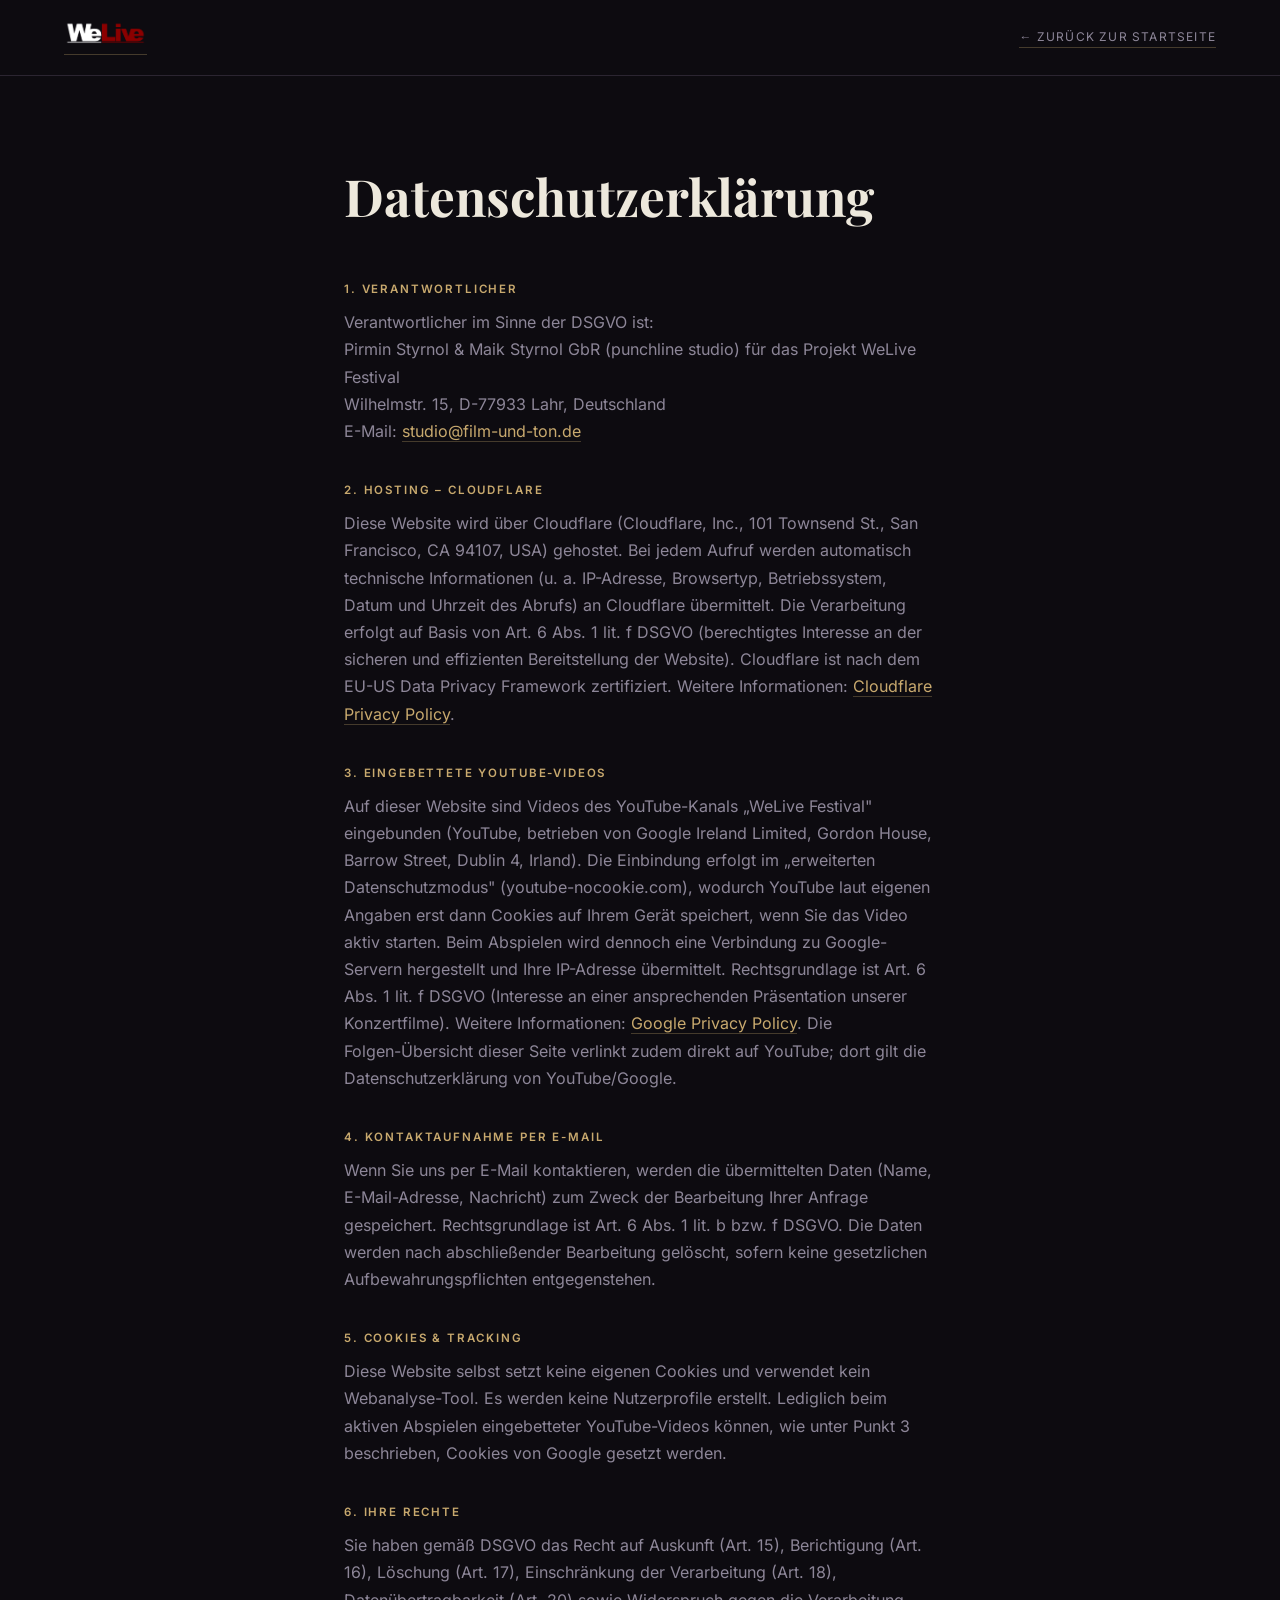
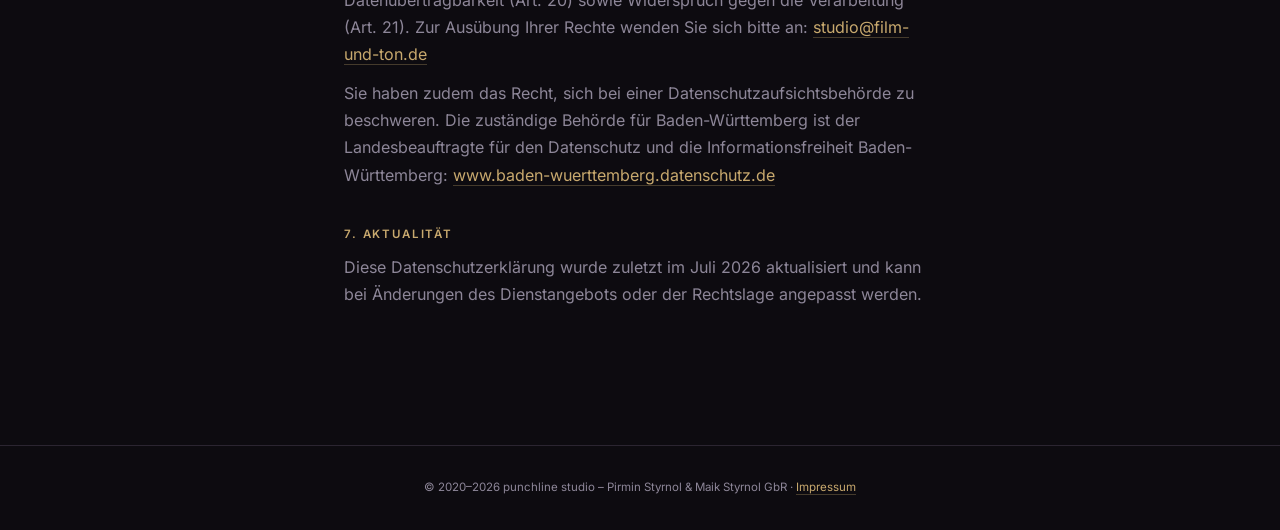
==== datenschutz/index.html @ d318267d "Add files via upload" ====
<!DOCTYPE html>
<html lang="de">
<head>
<meta charset="UTF-8">
<meta name="viewport" content="width=device-width, initial-scale=1.0">
<title>Datenschutz – WeLive Festival</title>
<meta name="robots" content="noindex, nofollow">
<link rel="icon" type="image/svg+xml" href="/favicon.svg">
<link rel="stylesheet" href="/fonts/fonts.css" />
<style>
  *,*::before,*::after{box-sizing:border-box;margin:0;padding:0;}
  :root{--bg:#0d0b10;--warm:#ede8dc;--muted:#8d8698;--gold:#c8a96e;--border:#2b2531;}
  body{background:var(--bg);color:var(--warm);font-family:'Inter',sans-serif;font-size:16px;line-height:1.7;-webkit-font-smoothing:antialiased;}
  nav{display:flex;align-items:center;justify-content:space-between;padding:1.25rem clamp(1.5rem,5vw,4rem);border-bottom:1px solid var(--border);}
  .nav-logo img{height:26px;}
  .nav-back{font-size:0.75rem;letter-spacing:0.1em;text-transform:uppercase;color:var(--muted);text-decoration:none;}
  .nav-back:hover{color:var(--gold);}
  main{max-width:720px;margin:0 auto;padding:clamp(3rem,6vw,5rem) clamp(1.5rem,5vw,4rem);}
  h1{font-family:'Playfair Display',serif;font-size:clamp(2.2rem,5vw,3.2rem);margin-bottom:2.5rem;}
  h2{font-size:0.72rem;font-weight:700;letter-spacing:0.16em;text-transform:uppercase;color:var(--gold);margin-top:2.25rem;margin-bottom:0.6rem;}
  p{color:var(--muted);margin-bottom:0.75rem;}
  a{color:var(--gold);text-decoration:none;border-bottom:1px solid rgba(200,169,110,0.3);}
  a:hover{border-color:var(--gold);}
  footer{text-align:center;padding:2rem;border-top:1px solid var(--border);margin-top:3rem;font-size:0.72rem;color:var(--muted);}
</style>
</head>
<body>
<nav>
  <a href="/" class="nav-logo"><img src="/assets/welive-logo.png" alt="WeLive Festival"></a>
  <a href="/" class="nav-back">← Zurück zur Startseite</a>
</nav>
<main>
  <h1>Datenschutz&shy;erklärung</h1>

  <h2>1. Verantwortlicher</h2>
  <p>Verantwortlicher im Sinne der DSGVO ist:<br>
  Pirmin Styrnol &amp; Maik Styrnol GbR (punchline studio) für das Projekt WeLive Festival<br>
  Wilhelmstr. 15, D-77933 Lahr, Deutschland<br>
  E-Mail: <a href="mailto:studio@film-und-ton.de">studio@film-und-ton.de</a></p>

  <h2>2. Hosting – Cloudflare</h2>
  <p>Diese Website wird über Cloudflare (Cloudflare, Inc., 101 Townsend St., San Francisco, CA 94107, USA) gehostet. Bei jedem Aufruf werden automatisch technische Informationen (u. a. IP-Adresse, Browsertyp, Betriebssystem, Datum und Uhrzeit des Abrufs) an Cloudflare übermittelt. Die Verarbeitung erfolgt auf Basis von Art. 6 Abs. 1 lit. f DSGVO (berechtigtes Interesse an der sicheren und effizienten Bereitstellung der Website). Cloudflare ist nach dem EU-US Data Privacy Framework zertifiziert. Weitere Informationen: <a href="https://www.cloudflare.com/privacypolicy/" target="_blank" rel="noopener">Cloudflare Privacy Policy</a>.</p>

  <h2>3. Eingebettete YouTube-Videos</h2>
  <p>Auf dieser Website sind Videos des YouTube-Kanals „WeLive Festival&quot; eingebunden (YouTube, betrieben von Google Ireland Limited, Gordon House, Barrow Street, Dublin 4, Irland). Die Einbindung erfolgt im „erweiterten Datenschutzmodus&quot; (youtube-nocookie.com), wodurch YouTube laut eigenen Angaben erst dann Cookies auf Ihrem Gerät speichert, wenn Sie das Video aktiv starten. Beim Abspielen wird dennoch eine Verbindung zu Google-Servern hergestellt und Ihre IP-Adresse übermittelt. Rechtsgrundlage ist Art. 6 Abs. 1 lit. f DSGVO (Interesse an einer ansprechenden Präsentation unserer Konzertfilme). Weitere Informationen: <a href="https://policies.google.com/privacy" target="_blank" rel="noopener">Google Privacy Policy</a>. Die Folgen-Übersicht dieser Seite verlinkt zudem direkt auf YouTube; dort gilt die Datenschutzerklärung von YouTube/Google.</p>

  <h2>4. Kontaktaufnahme per E-Mail</h2>
  <p>Wenn Sie uns per E-Mail kontaktieren, werden die übermittelten Daten (Name, E-Mail-Adresse, Nachricht) zum Zweck der Bearbeitung Ihrer Anfrage gespeichert. Rechtsgrundlage ist Art. 6 Abs. 1 lit. b bzw. f DSGVO. Die Daten werden nach abschließender Bearbeitung gelöscht, sofern keine gesetzlichen Aufbewahrungspflichten entgegenstehen.</p>

  <h2>5. Cookies &amp; Tracking</h2>
  <p>Diese Website selbst setzt keine eigenen Cookies und verwendet kein Webanalyse-Tool. Es werden keine Nutzerprofile erstellt. Lediglich beim aktiven Abspielen eingebetteter YouTube-Videos können, wie unter Punkt 3 beschrieben, Cookies von Google gesetzt werden.</p>

  <h2>6. Ihre Rechte</h2>
  <p>Sie haben gemäß DSGVO das Recht auf Auskunft (Art. 15), Berichtigung (Art. 16), Löschung (Art. 17), Einschränkung der Verarbeitung (Art. 18), Datenübertragbarkeit (Art. 20) sowie Widerspruch gegen die Verarbeitung (Art. 21). Zur Ausübung Ihrer Rechte wenden Sie sich bitte an: <a href="mailto:studio@film-und-ton.de">studio@film-und-ton.de</a></p>
  <p>Sie haben zudem das Recht, sich bei einer Datenschutzaufsichtsbehörde zu beschweren. Die zuständige Behörde für Baden-Württemberg ist der Landesbeauftragte für den Datenschutz und die Informationsfreiheit Baden-Württemberg: <a href="https://www.baden-wuerttemberg.datenschutz.de" target="_blank" rel="noopener">www.baden-wuerttemberg.datenschutz.de</a></p>

  <h2>7. Aktualität</h2>
  <p>Diese Datenschutzerklärung wurde zuletzt im Juli 2026 aktualisiert und kann bei Änderungen des Dienstangebots oder der Rechtslage angepasst werden.</p>
</main>
<footer>© 2020–2026 punchline studio – Pirmin Styrnol &amp; Maik Styrnol GbR · <a href="/impressum">Impressum</a></footer>
</body>
</html>
---- fonts/fonts.css ----
/* Inter */
@font-face {
  font-family: 'Inter';
  font-style: normal;
  font-weight: 300;
  font-display: swap;
  src: url('/fonts/inter-v20-latin-300.woff2') format('woff2');
}
@font-face {
  font-family: 'Inter';
  font-style: normal;
  font-weight: 400;
  font-display: swap;
  src: url('/fonts/inter-v20-latin-regular.woff2') format('woff2');
}
@font-face {
  font-family: 'Inter';
  font-style: normal;
  font-weight: 500;
  font-display: swap;
  src: url('/fonts/inter-v20-latin-500.woff2') format('woff2');
}
@font-face {
  font-family: 'Inter';
  font-style: normal;
  font-weight: 600;
  font-display: swap;
  src: url('/fonts/inter-v20-latin-600.woff2') format('woff2');
}

/* Playfair Display */
@font-face {
  font-family: 'Playfair Display';
  font-style: normal;
  font-weight: 400;
  font-display: swap;
  src: url('/fonts/playfair-display-v40-latin-regular.woff2') format('woff2');
}
@font-face {
  font-family: 'Playfair Display';
  font-style: italic;
  font-weight: 400;
  font-display: swap;
  src: url('/fonts/playfair-display-v40-latin-italic.woff2') format('woff2');
}
@font-face {
  font-family: 'Playfair Display';
  font-style: normal;
  font-weight: 700;
  font-display: swap;
  src: url('/fonts/playfair-display-v40-latin-700.woff2') format('woff2');
}
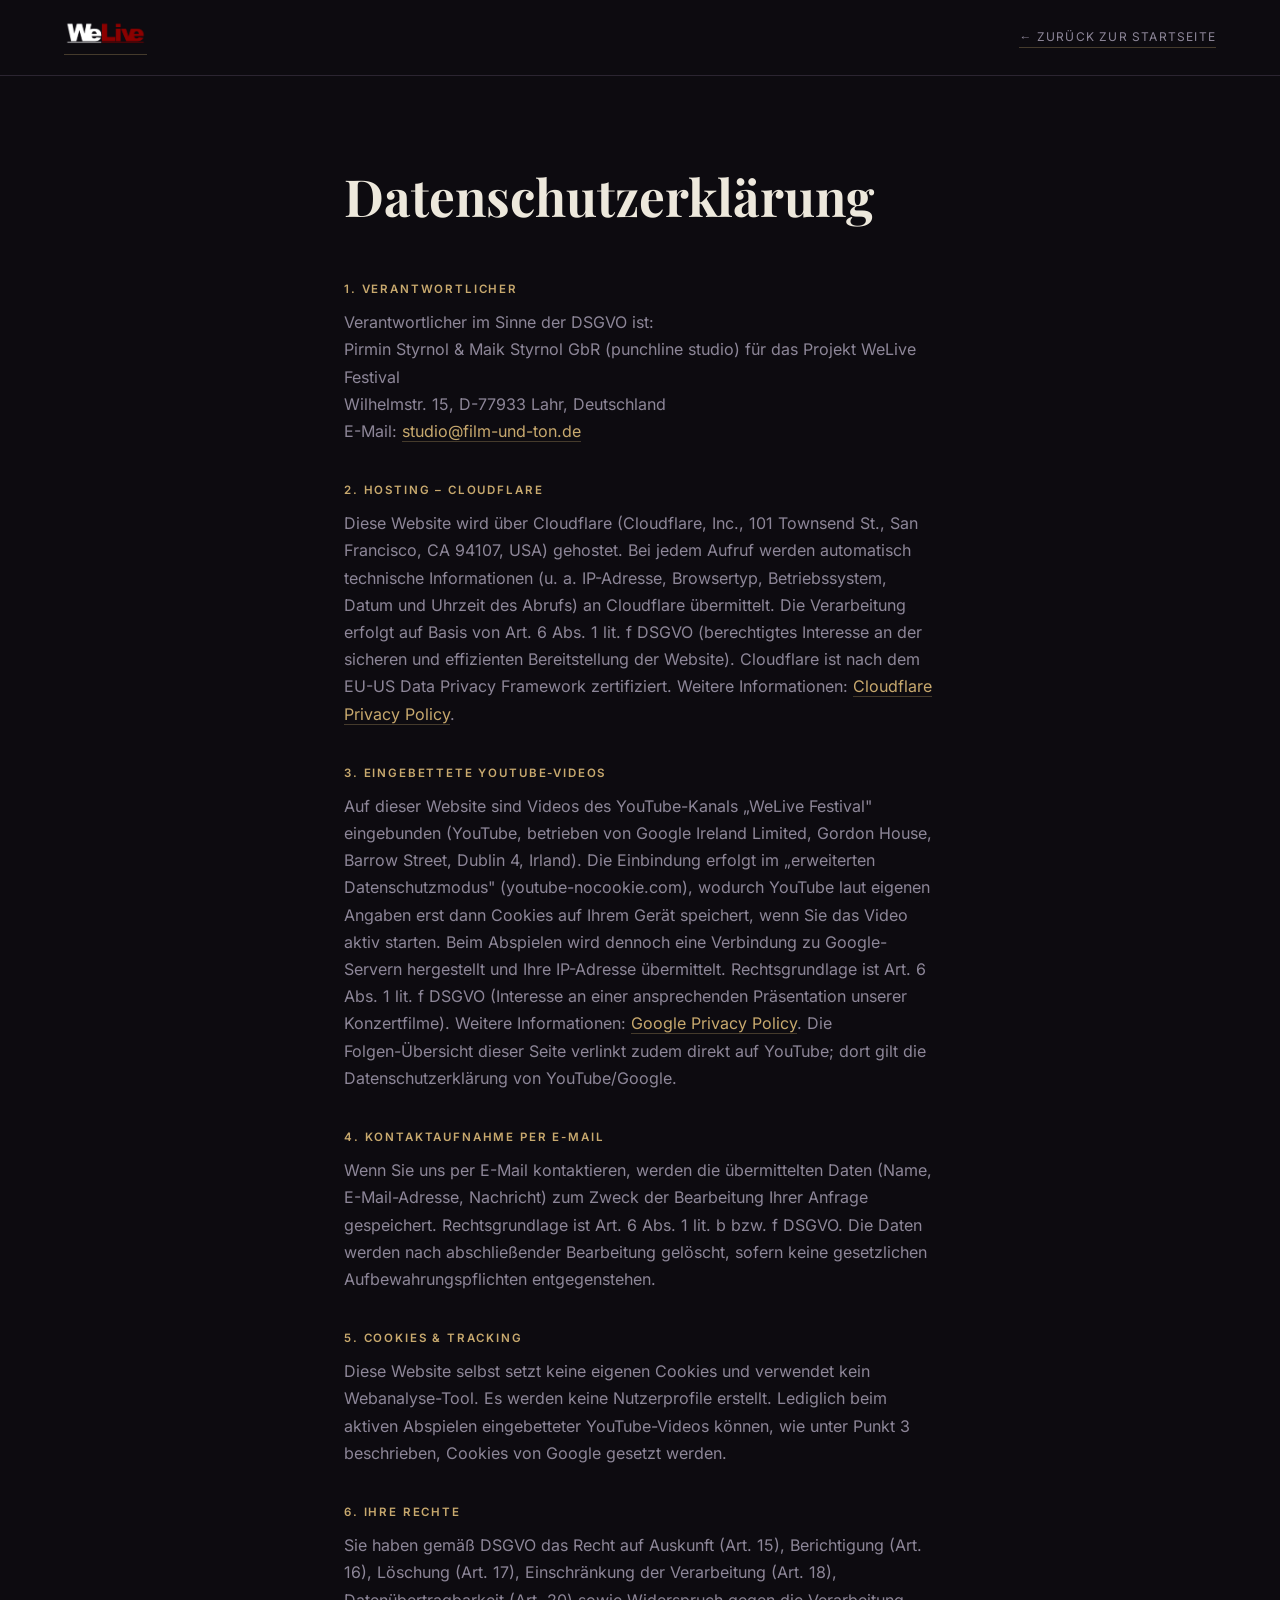
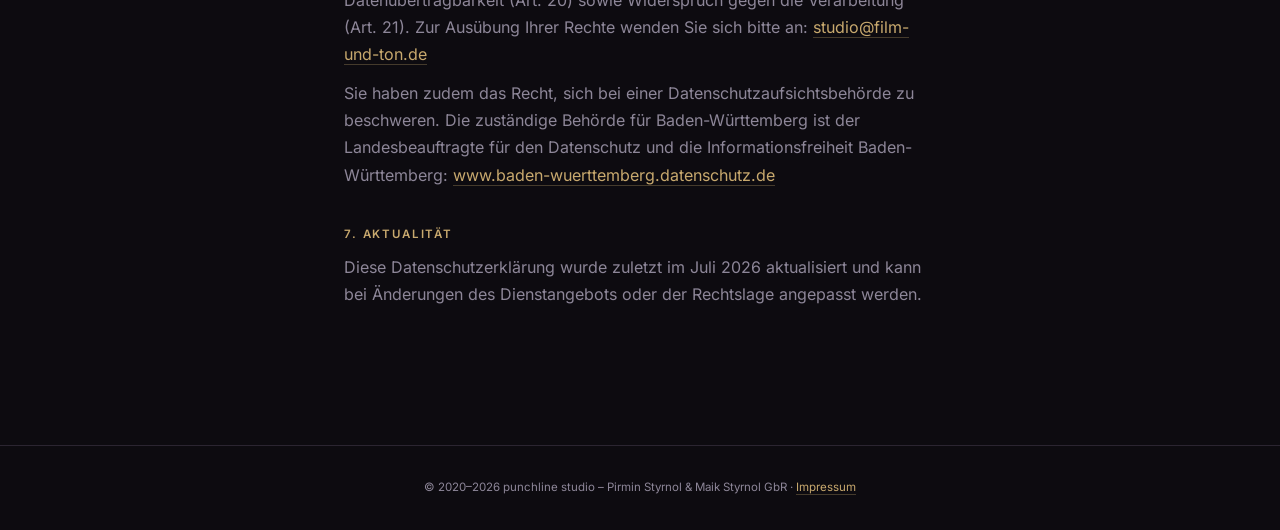
==== commit e9613ba5: "Add files via upload" ====
--- a/datenschutz/index.html
+++ b/datenschutz/index.html
@@ -5,7 +5,9 @@
 <meta name="viewport" content="width=device-width, initial-scale=1.0">
 <title>Datenschutz – WeLive Festival</title>
 <meta name="robots" content="noindex, nofollow">
-<link rel="icon" type="image/svg+xml" href="/favicon.svg">
+<link rel="icon" href="/favicon.ico" sizes="any">
+<link rel="icon" type="image/png" sizes="32x32" href="/favicon-32.png">
+<link rel="icon" type="image/png" sizes="192x192" href="/favicon-192.png">
 <link rel="stylesheet" href="/fonts/fonts.css" />
 <style>
   *,*::before,*::after{box-sizing:border-box;margin:0;padding:0;}
@@ -26,7 +28,7 @@
 </head>
 <body>
 <nav>
-  <a href="/" class="nav-logo"><img src="/assets/welive-logo.png" alt="WeLive Festival"></a>
+  <a href="/" class="nav-logo"><img src="/assets/welive-logo.webp" alt="WeLive Festival"></a>
   <a href="/" class="nav-back">← Zurück zur Startseite</a>
 </nav>
 <main>
